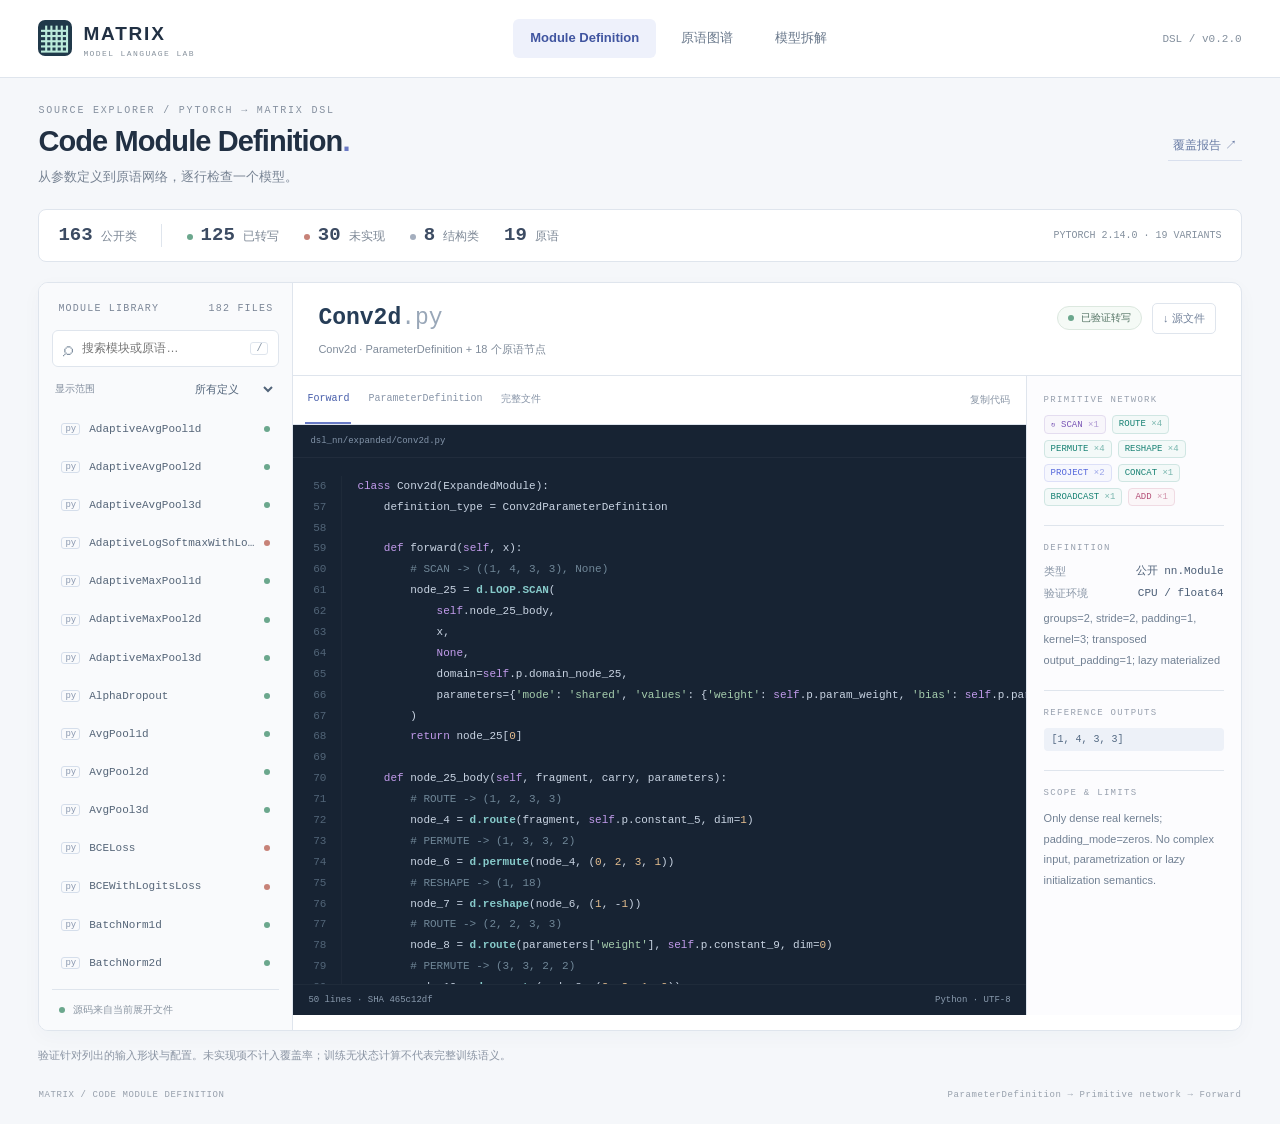
==== docs/index.html @ 4dac36b1 "Publish mixtensor static documentation and model explorer" ====
<!doctype html>
<html lang="zh-CN">
<head>
  <meta charset="UTF-8">
  <meta name="viewport" content="width=device-width,initial-scale=1">
  <title>Code Module Definition — Matrix DSL</title>
  <meta name="description" content="浏览公开 nn.Module 的 DSL 定义：ParameterDefinition、原语 forward 与 LOOP 子图。">
  <link rel="icon" href="favicon.svg" type="image/svg+xml">
  <link rel="stylesheet" href="style.css">
  <script defer src="module-data.js"></script>
  <script defer src="app.js"></script>
</head>
<body>
  <header class="topbar">
    <a class="brand" href="index.html"><span class="brand-mark" aria-hidden="true">▦</span><span>MATRIX<span class="brand-sub">MODEL LANGUAGE LAB</span></span></a>
    <nav aria-label="主导航"><a href="index.html" aria-current="page">Module Definition</a><a href="primitives.html">原语图谱</a><a href="models.html">模型拆解</a></nav>
    <span class="version" id="version">DSL / v0.2</span>
  </header>
  <main>
    <div class="page-heading"><div><p class="eyebrow">SOURCE EXPLORER / PYTORCH → MATRIX DSL</p><h1>Code Module Definition<span class="title-dot">.</span></h1><p class="subtitle">从参数定义到原语网络，逐行检查一个模型。</p></div><a class="report-link" href="nn-loop-recap.md">覆盖报告 <span aria-hidden="true">↗</span></a></div>
    <div class="summary" id="summary" aria-label="覆盖概览"></div>
    <div class="workspace">
      <aside class="module-sidebar" aria-label="模块目录">
        <div class="library-heading"><span>MODULE LIBRARY</span><span id="result-count"></span></div>
        <label class="search"><span aria-hidden="true">⌕</span><input id="search" type="search" placeholder="搜索模块或原语…" aria-label="搜索模块或原语" autocomplete="off"><kbd>/</kbd></label>
        <label class="filter-label"><span>显示范围</span><select id="status-filter" aria-label="按实现状态筛选"><option value="all">所有定义</option><option value="expanded">已转写</option><option value="stateless">训练无状态</option><option value="unsupported">未实现</option><option value="structural">结构 / 抽象类</option></select></label>
        <div id="module-list" class="module-list" role="list" aria-label="模块文件"></div>
        <div class="sidebar-foot"><span class="dot verified"></span>源码来自当前展开文件</div>
      </aside>
      <section class="module-main" aria-label="模块定义内容">
        <div id="module-heading"></div>
        <div class="code-layout">
          <div class="editor">
            <div class="editor-toolbar"><div role="tablist" aria-label="代码视图"><button role="tab" data-view="forward" id="tab-forward">Forward</button><button role="tab" data-view="definition" id="tab-definition">ParameterDefinition</button><button role="tab" data-view="source" id="tab-source">完整文件</button></div><button id="copy" class="copy-button" aria-label="复制当前代码">复制代码</button></div>
            <div class="editor-path" id="editor-path"></div>
            <div class="code-scroll" tabindex="0" aria-label="可滚动源代码"><pre id="code" role="tabpanel"><code></code></pre></div>
            <div class="editor-footer"><span id="code-meta"></span><span>Python · UTF-8</span></div>
          </div>
          <aside class="definition-inspector" id="inspector" aria-label="定义信息"></aside>
        </div>
      </section>
    </div>
    <p class="scope-note">验证针对列出的输入形状与配置。未实现项不计入覆盖率；训练无状态计算不代表完整训练语义。</p>
  </main>
  <footer><span>MATRIX / CODE MODULE DEFINITION</span><span>ParameterDefinition → Primitive network → Forward</span></footer>
  <div id="notification" role="status" aria-live="polite"></div>
</body>
</html>
---- docs/style.css ----
:root{font-family:Inter,-apple-system,BlinkMacSystemFont,"Segoe UI","PingFang SC",sans-serif;color:#213043;background:#f5f7fa;font-size:14px;line-height:1.6;--line:#dfe5ed;--accent:#5264bd;--muted:#7b8796}*{box-sizing:border-box}body{margin:0}button,input,select{font:inherit}button,a,input,select{-webkit-tap-highlight-color:transparent}button{cursor:pointer}a{color:inherit;text-decoration:none}button:focus-visible,a:focus-visible,input:focus-visible,select:focus-visible,[tabindex]:focus-visible{outline:3px solid #8494eb;outline-offset:3px}.topbar{height:78px;padding:0 3%;display:flex;align-items:center;justify-content:space-between;gap:25px;border-bottom:1px solid var(--line);background:white}.brand{display:flex;align-items:center;gap:11px;font-weight:750;font-size:19px;letter-spacing:1.8px}.brand-mark{width:34px;height:36px;display:grid;place-items:center;color:#bbebdb;background:#20394a;border-radius:7px;font-size:26px}.brand-sub{display:block;font:8px ui-monospace,monospace;color:#87929d;letter-spacing:1.4px}.topbar nav{display:flex;align-items:center;gap:8px}.topbar nav a{padding:9px 17px;color:#69788b;font-size:13px;border-radius:6px}.topbar nav a[aria-current]{color:#4055a0;background:#eef1fb;font-weight:650}.version{font:11px ui-monospace,monospace;color:#84909e}main{max-width:1720px;padding:27px 3% 0;margin:auto}.page-heading{display:flex;align-items:center;justify-content:space-between;margin-bottom:22px}.eyebrow{font:10px ui-monospace,monospace;letter-spacing:1.8px;color:#85909f;margin:0 0 5px}h1{margin:0;font-size:29px;letter-spacing:-.9px;font-weight:650;line-height:1.4}.title-dot{color:#6a79c4}.subtitle{margin:5px 0 0;font-size:13px;color:#778393}.report-link{font-size:12px;color:#697ca5;border-bottom:1px solid #d9e0ee;padding:5px}.summary{display:flex;gap:25px;align-items:center;flex-wrap:wrap;padding:14px 19px;margin-bottom:20px;background:#fff;border:1px solid var(--line);border-radius:8px}.summary-item{display:flex;gap:8px;align-items:baseline;font-size:12px;color:#7c8795}.summary-item strong{font:600 19px ui-monospace,monospace;color:#3c4b62}.summary-item:first-child{padding-right:24px;border-right:1px solid var(--line)}.summary-version{margin-left:auto;font:10px ui-monospace,monospace;color:#84909e}.workspace{display:grid;grid-template-columns:254px minmax(0,1fr);border:1px solid var(--line);border-radius:10px;overflow:hidden;background:white;box-shadow:0 6px 20px #1e365508;min-height:650px}.module-sidebar{background:#f9fafc;border-right:1px solid var(--line);padding:20px 13px 0;display:flex;flex-direction:column;min-width:0}.library-heading{display:flex;justify-content:space-between;padding:0 6px;font:10px ui-monospace,monospace;color:#7c8798;letter-spacing:1.2px;margin-bottom:16px}.search{display:flex;align-items:center;gap:7px;padding:7px 10px;background:white;border:1px solid var(--line);border-radius:6px;color:#8190a1}.search>span{font-size:20px;line-height:1}.search input{min-width:0;width:100%;background:none;border:0;outline:none;font-size:12px;color:#3a4961}.search kbd{padding:0 5px;font:10px ui-monospace,monospace;border:1px solid var(--line);border-radius:3px}.filter-label{display:flex;justify-content:space-between;align-items:center;margin:14px 3px;color:#8590a0;font-size:10px;gap:5px}.filter-label select{font-size:11px;max-width:153px;border:0;background:transparent;color:#52647a}.module-list{height:578px;overflow:auto;margin:0 -4px;padding:0 3px 14px;scrollbar-width:thin;scrollbar-color:#cdd6e2 transparent}.module-item{display:flex;width:100%;gap:9px;padding:8px 9px;align-items:center;border:1px solid transparent;border-radius:5px;background:none;color:#556578;text-align:left;margin-bottom:2px}.module-item:hover{background:#f0f3f9}.module-item[aria-current=true]{background:#edf0fb;color:#354c9a;border-color:#dbe2fa}.file-icon{font:9px ui-monospace,monospace;color:#8b99b0;border:1px solid #d5deeb;border-radius:3px;padding:0 3px}.module-name{font:11px ui-monospace,monospace;line-height:1.65;overflow:hidden;text-overflow:ellipsis;white-space:nowrap;min-width:0}.module-name small{display:block;color:#8f9aab;font:9px ui-monospace,monospace}.dot{height:6px;width:6px;min-width:6px;border-radius:50%;display:inline-block;background:#a4aebe}.module-item .dot{margin-left:auto}.verified{background:#6ba78d}.partial{background:#d9a05b}.missing{background:#c78278}.sidebar-foot{border-top:1px solid var(--line);padding:12px 7px;display:flex;gap:8px;align-items:center;margin-top:auto;font-size:10px;color:#8a95a2}.module-main{min-width:0}#module-heading{padding:20px 25px 16px;border-bottom:1px solid var(--line)}.module-title-row{display:flex;align-items:center;justify-content:space-between;gap:16px}.module-title-row h2{font:600 23px ui-monospace,monospace;margin:0;color:#263d57;overflow-wrap:anywhere}.module-subtitle{margin:7px 0 0;color:#7f8b9a;font-size:11px}.module-status{display:inline-flex;gap:7px;align-items:center;font-size:10px;color:#527263;border:1px solid #dce8df;background:#f5faf6;border-radius:20px;padding:3px 10px;white-space:nowrap}.module-status.warn{color:#956d49;border-color:#eddfce;background:#fffaf4}.download{font-size:11px;color:#71819a;border:1px solid var(--line);padding:6px 10px;border-radius:5px;white-space:nowrap}.heading-actions{display:flex;gap:10px;align-items:center}.code-layout{display:grid;grid-template-columns:minmax(0,1fr) 215px;min-height:600px}.editor{min-width:0;display:flex;flex-direction:column;background:#172333}.editor-toolbar{min-height:49px;display:flex;justify-content:space-between;align-items:stretch;background:#fff;border-bottom:1px solid var(--line);gap:6px;padding:0 10px 0 12px}.editor-toolbar [role=tablist]{display:flex;gap:15px;min-width:0}.editor-toolbar [role=tab]{background:none;border:0;border-bottom:2px solid transparent;font:10px ui-monospace,monospace;padding:0 2px;color:#8895a8}.editor-toolbar [role=tab][aria-selected=true]{color:#465daa;border-bottom-color:#697bc5}.editor-toolbar [role=tab]:disabled{opacity:.4;cursor:not-allowed}.copy-button{border:0;background:none;color:#8a96a6;font-size:10px;white-space:nowrap;padding:0 6px}.editor-path{padding:11px 17px;font:9px ui-monospace,monospace;color:#8394a9;border-bottom:1px solid #ffffff0b;overflow-wrap:anywhere}.code-scroll{height:526px;overflow:auto;scrollbar-width:thin;scrollbar-color:#46556a #172333;flex:none;min-height:0}pre{margin:0;padding:18px 0;min-width:max-content}code{font:11px/1.9 "SFMono-Regular",Consolas,"Liberation Mono",monospace;color:#c9d4e3;tab-size:4}.code-line{display:block;min-height:20px;padding-right:28px}.line-number{display:inline-block;width:49px;padding-right:15px;margin-right:15px;text-align:right;color:#526578;border-right:1px solid #ffffff08;user-select:none}.tok-key{color:#c39ced}.tok-string{color:#a5cdad}.tok-comment{color:#708798}.tok-number{color:#e5be8f}.tok-primitive{color:#87caca;font-weight:550}.editor-footer{display:flex;justify-content:space-between;border-top:1px solid #ffffff09;padding:10px 15px;font:9px ui-monospace,monospace;color:#8a9bae;gap:14px}.definition-inspector{padding:19px 17px;background:#fcfcfe;border-left:1px solid var(--line);font-size:11px;min-width:0}.inspector-section+.inspector-section{border-top:1px solid var(--line);padding-top:17px;margin-top:19px}.inspector-label{font:9px ui-monospace,monospace;color:#97a0ae;letter-spacing:1.3px;margin-bottom:10px}.inspector-section p{margin:0;color:#718093;overflow-wrap:anywhere;line-height:1.9}.op-badges{display:flex;flex-wrap:wrap;gap:6px}.op-badge{font:9px ui-monospace,monospace;padding:3px 6px;color:var(--op);border:1px solid color-mix(in srgb,var(--op) 20%,white);background:color-mix(in srgb,var(--op) 5%,white);border-radius:4px}.shape-pill{display:block;font:10px ui-monospace,monospace;color:#536983;padding:6px 8px;background:#edf1f8;border-radius:4px;margin-top:5px;overflow-wrap:anywhere}.stat-row{display:flex;justify-content:space-between;font-size:11px;color:#8794a5;margin-bottom:5px}.stat-row strong{font-family:ui-monospace,monospace;font-weight:500;color:#4a5d75}.scope-note{font-size:11px;color:#8a94a3;padding:5px 0 8px}footer{display:flex;justify-content:space-between;gap:10px;max-width:1720px;padding:7px 3% 22px;margin:auto;color:#97a0ac;font:9px ui-monospace,monospace;letter-spacing:.6px}#notification{position:fixed;bottom:24px;left:50%;transform:translateX(-50%);background:#2a3d54;color:white;padding:9px 17px;border-radius:6px;font-size:12px;box-shadow:0 8px 24px #0002;z-index:9}#notification:empty{display:none}.empty{font-size:12px;color:#8693a5;text-align:center;padding:40px 8px}.no-definition{color:#8c9aac;padding:20px} @media(min-width:1500px){code{font-size:12px}.code-scroll{height:595px}.module-list{height:647px}.code-layout{grid-template-columns:minmax(0,1fr) 245px}}@media(max-width:1100px){.code-layout{grid-template-columns:minmax(0,1fr)}.definition-inspector{display:grid;grid-template-columns:repeat(3,minmax(0,1fr));gap:20px;border-left:0;border-top:1px solid var(--line)}.inspector-section+.inspector-section{border:0;margin:0;padding:0}.code-scroll{height:465px}.module-list{height:670px}.version{display:none}.workspace{grid-template-columns:225px minmax(0,1fr)}}@media(max-width:720px){.topbar{height:auto;padding:14px 16px;flex-wrap:wrap;gap:12px}.topbar nav{width:100%;justify-content:space-between;gap:0}.topbar nav a{font-size:11px;padding:7px 10px}.brand-sub{display:none}.brand{font-size:17px}.brand-mark{width:28px;height:30px}main{padding:22px 14px 0}.page-heading{align-items:flex-start;gap:12px}h1{font-size:23px}.eyebrow{font-size:8px;letter-spacing:1px}.subtitle{font-size:11px}.report-link{font-size:10px;white-space:nowrap;margin-top:8px}.summary{gap:12px;padding:12px}.summary-item{gap:5px;font-size:10px}.summary-item strong{font-size:16px}.summary-item:first-child{padding-right:10px}.summary-version{display:none}.workspace{display:block}.module-sidebar{padding:15px 12px 0;border-right:0;border-bottom:1px solid var(--line)}.module-list{height:154px;display:grid;grid-template-columns:repeat(2,minmax(0,1fr));align-content:start;column-gap:5px}.module-item{padding:6px 7px}.module-name{font-size:10px}.sidebar-foot{display:none}.filter-label{margin:10px 2px}.library-heading{margin-bottom:10px}#module-heading{padding:17px 14px}.module-title-row{align-items:flex-start;flex-wrap:wrap;gap:8px}.module-title-row h2{font-size:21px}.heading-actions{gap:7px}.module-subtitle{font-size:10px}.code-scroll{height:460px}.editor-toolbar{padding-left:10px}.editor-toolbar [role=tablist]{gap:12px}.editor-toolbar [role=tab]{font-size:9px}.copy-button{font-size:9px}.definition-inspector{grid-template-columns:repeat(2,minmax(0,1fr));padding:18px 14px}.code-layout{min-height:0}.editor-footer{font-size:8px}.line-number{width:36px;margin-right:10px;padding-right:10px}.scope-note{font-size:10px}footer{flex-wrap:wrap;font-size:8px}.report-link{display:none}}
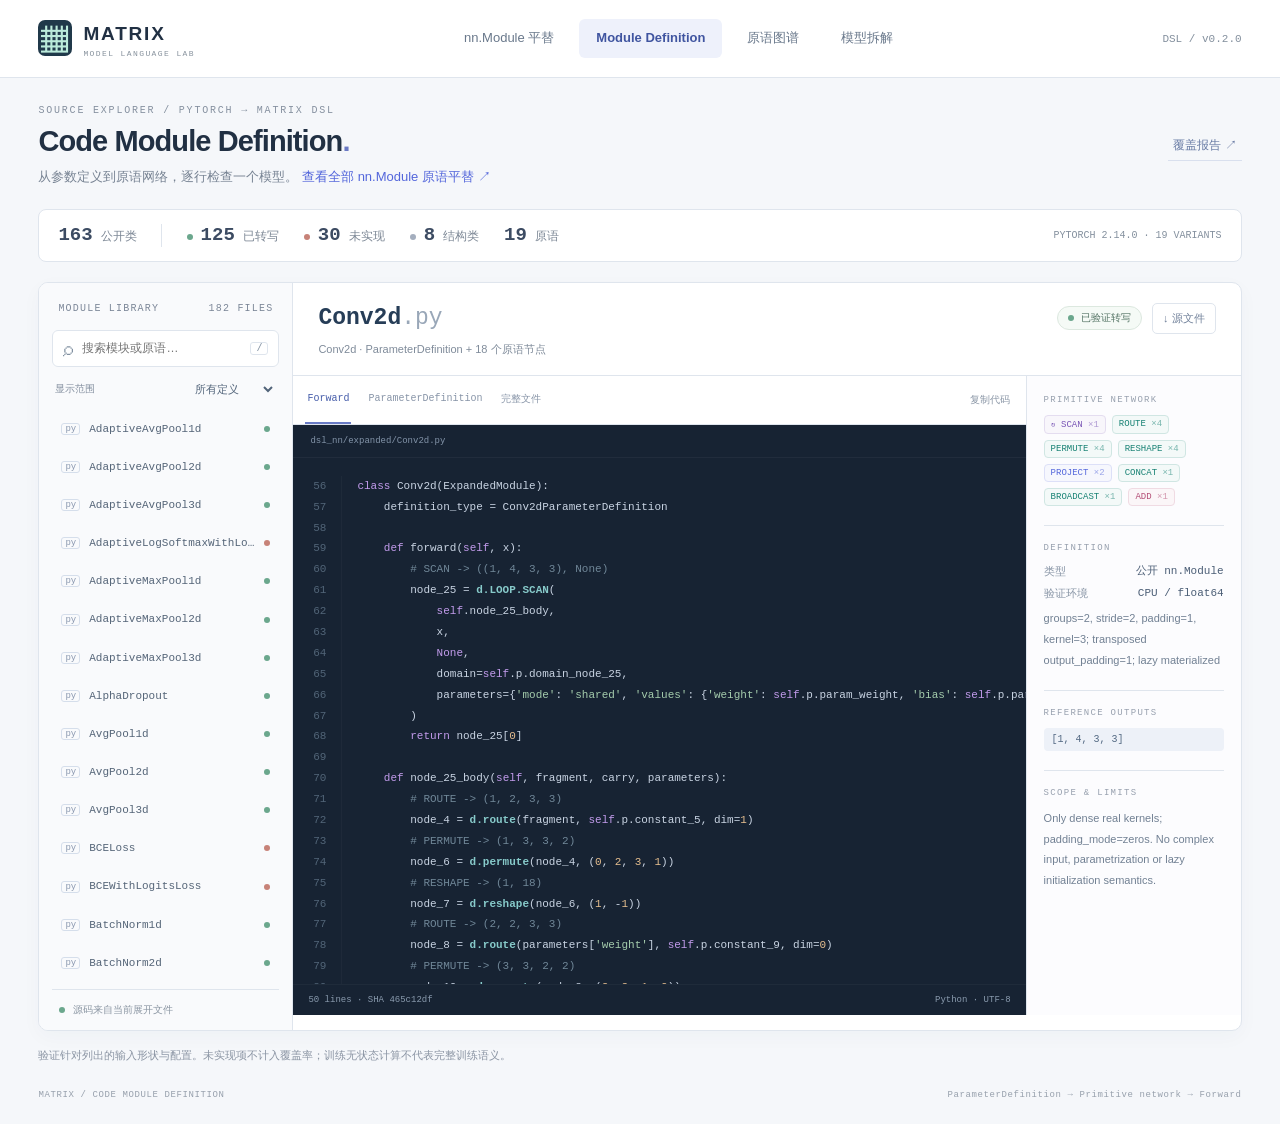
==== commit 3c8c0a61: "Refresh website with complete nn.Module primitive replacement catalog" ====
--- a/docs/index.html
+++ b/docs/index.html
@@ -6,18 +6,18 @@
   <title>Code Module Definition — Matrix DSL</title>
   <meta name="description" content="浏览公开 nn.Module 的 DSL 定义：ParameterDefinition、原语 forward 与 LOOP 子图。">
   <link rel="icon" href="favicon.svg" type="image/svg+xml">
-  <link rel="stylesheet" href="style.css">
-  <script defer src="module-data.js"></script>
-  <script defer src="app.js"></script>
+  <link rel="stylesheet" href="style.css?v=1ec0d72f3839">
+  <script defer src="module-data.js?v=93bf3869d813"></script>
+  <script defer src="app.js?v=f7d126064dc0"></script>
 </head>
 <body>
   <header class="topbar">
     <a class="brand" href="index.html"><span class="brand-mark" aria-hidden="true">▦</span><span>MATRIX<span class="brand-sub">MODEL LANGUAGE LAB</span></span></a>
-    <nav aria-label="主导航"><a href="index.html" aria-current="page">Module Definition</a><a href="primitives.html">原语图谱</a><a href="models.html">模型拆解</a></nav>
+    <nav aria-label="主导航"><a href="nn-modules.html">nn.Module 平替</a><a href="index.html" aria-current="page">Module Definition</a><a href="primitives.html">原语图谱</a><a href="models.html">模型拆解</a></nav>
     <span class="version" id="version">DSL / v0.2</span>
   </header>
   <main>
-    <div class="page-heading"><div><p class="eyebrow">SOURCE EXPLORER / PYTORCH → MATRIX DSL</p><h1>Code Module Definition<span class="title-dot">.</span></h1><p class="subtitle">从参数定义到原语网络，逐行检查一个模型。</p></div><a class="report-link" href="nn-loop-recap.md">覆盖报告 <span aria-hidden="true">↗</span></a></div>
+    <div class="page-heading"><div><p class="eyebrow">SOURCE EXPLORER / PYTORCH → MATRIX DSL</p><h1>Code Module Definition<span class="title-dot">.</span></h1><p class="subtitle">从参数定义到原语网络，逐行检查一个模型。 <a href="nn-modules.html" style="color:#5366db">查看全部 nn.Module 原语平替 ↗</a></p></div><a class="report-link" href="nn-loop-recap.md">覆盖报告 <span aria-hidden="true">↗</span></a></div>
     <div class="summary" id="summary" aria-label="覆盖概览"></div>
     <div class="workspace">
       <aside class="module-sidebar" aria-label="模块目录">
